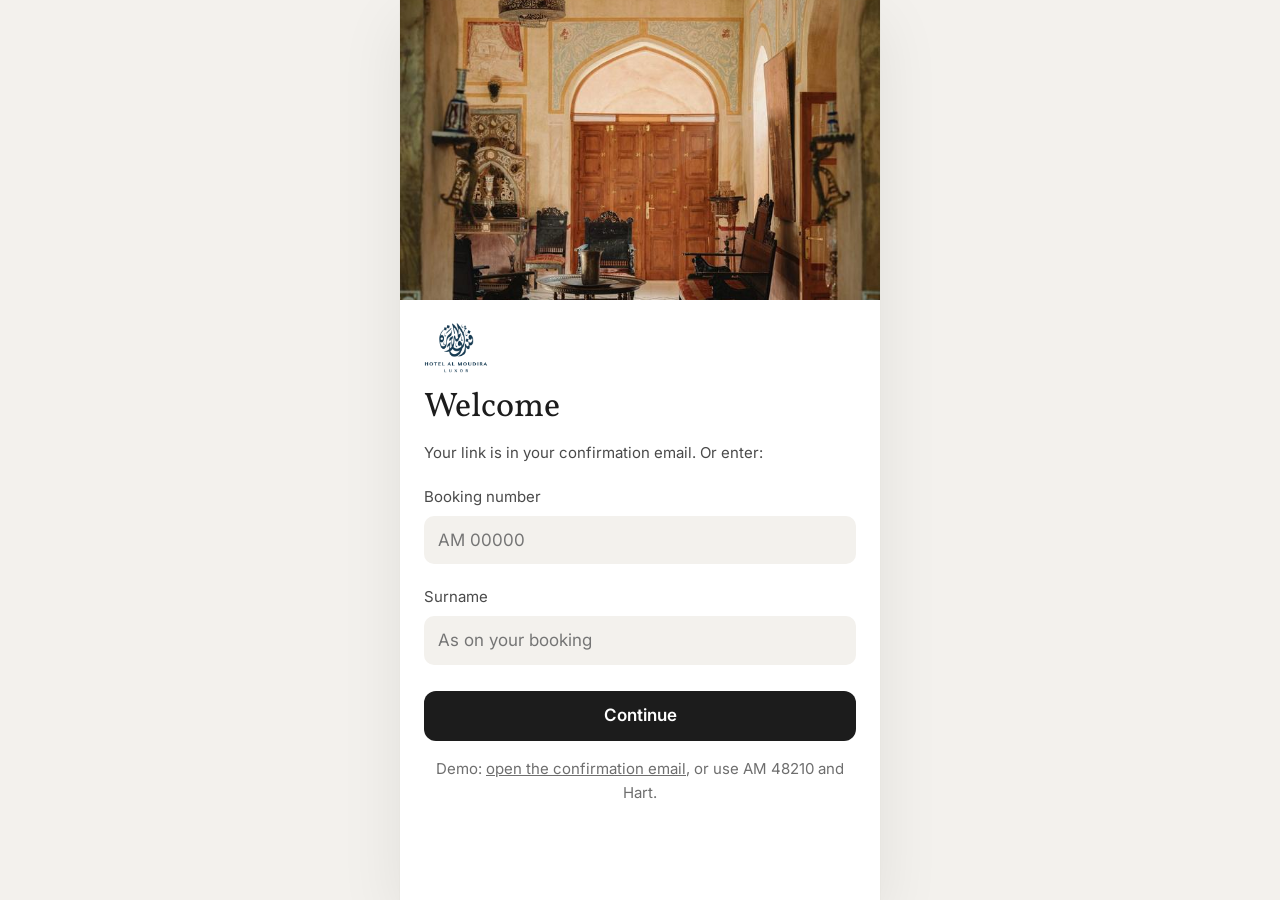
==== docs/index.html @ 53e7fac6 "Serve the site from /docs for GitHub Pages Co-Authored-By: Claude Opus 5.5 <noreply@anthropic.com> C" ====
<!doctype html>
<html lang="en">
<head>
<meta charset="utf-8">
<meta name="viewport" content="width=device-width, initial-scale=1, viewport-fit=cover">
<title>Al Moudira</title>
<meta name="description" content="Your stay at Al Moudira, Luxor: your day, everything the house offers, and a person to ask.">
<meta name="theme-color" content="#ffffff">
<meta name="robots" content="noindex">
<meta name="apple-mobile-web-app-capable" content="yes">
<meta name="mobile-web-app-capable" content="yes">
<meta name="apple-mobile-web-app-title" content="Al Moudira">
<meta name="apple-mobile-web-app-status-bar-style" content="default">
<link rel="manifest" href="manifest.webmanifest">
<link rel="icon" href="icons/icon-192.png">
<link rel="apple-touch-icon" href="icons/apple-touch-icon.png">
<link rel="preconnect" href="https://fonts.googleapis.com">
<link rel="preconnect" href="https://fonts.gstatic.com" crossorigin>
<link href="https://fonts.googleapis.com/css2?family=Vollkorn:ital@0;1&family=Inter:wght@400;500;600&display=swap" rel="stylesheet">
<link rel="stylesheet" href="styles.css">
</head>
<body>
<main id="app" aria-live="off"><div class="splash"><img src="img/logo.png" alt="Hotel Al Moudira, Luxor" style="width:150px"></div></main>
<noscript><p style="padding:24px">Please turn on JavaScript, or dial 0 from your room.</p></noscript>
<script src="config.js"></script>
<script src="content.js"></script>
<script src="api.js"></script>
<script src="app.js"></script>
</body>
</html>
---- docs/styles.css ----
/* Al Moudira guest web app. Design: Matilda Fender. */
:root {
  --bg: #ffffff;
  --ink: #1c1c1c;
  --body: #4a4a4a;
  --muted: #6e6e6e;
  --faint: #8e8e8e;
  --line: #e6e3de;
  --surface: #f3f1ed;
  --sand: #f6f1e8;
  --on-ink: #ffffff;
  --ok: #2f6b4f;
  --serif: Vollkorn, Georgia, "Times New Roman", serif;
  --sans: -apple-system, BlinkMacSystemFont, "SF Pro Text", Inter, "Helvetica Neue", Arial, sans-serif;
  --tabbar: 64px;
  --safe-b: env(safe-area-inset-bottom, 0px);
  --safe-t: env(safe-area-inset-top, 0px);
  color-scheme: light;
}
@media (prefers-color-scheme: dark) {
  :root:not([data-theme="light"]) {
    --bg: #141413; --ink: #f1efea; --body: #cfcbc3; --muted: #a8a39a; --faint: #8d887f;
    --line: #2e2c29; --surface: #22211f; --sand: #26241f; --on-ink: #141413; --ok: #7fc3a0;
    color-scheme: dark;
  }
}
:root[data-theme="dark"] {
  --bg: #141413; --ink: #f1efea; --body: #cfcbc3; --muted: #a8a39a; --faint: #8d887f;
  --line: #2e2c29; --surface: #22211f; --sand: #26241f; --on-ink: #141413; --ok: #7fc3a0;
  color-scheme: dark;
}

* { box-sizing: border-box; }
html, body { margin: 0; background: var(--bg); color: var(--ink); }
body { font-family: var(--sans); font-size: 17px; line-height: 1.45; -webkit-font-smoothing: antialiased; -webkit-tap-highlight-color: transparent; }
a { color: inherit; text-decoration: none; }
button { font: inherit; color: inherit; background: none; border: 0; padding: 0; cursor: pointer; text-align: left; }
input, textarea { font: inherit; color: var(--ink); }
img { display: block; max-width: 100%; }
:focus-visible { outline: 2px solid var(--ink); outline-offset: 2px; border-radius: 6px; }
.sr { position: absolute; width: 1px; height: 1px; overflow: hidden; clip: rect(0 0 0 0); white-space: nowrap; }

/* The app column: phone width, centred on larger screens */
#app { max-width: 480px; margin: 0 auto; min-height: 100vh; min-height: 100dvh; position: relative; background: var(--bg); }
@media (min-width: 560px) { body { background: var(--surface); } #app { box-shadow: 0 0 0 0.5px var(--line), 0 20px 60px rgba(0,0,0,0.08); } }
.screen { padding: calc(18px + var(--safe-t)) 24px calc(var(--tabbar) + var(--safe-b) + 40px); }
.screen.no-tabs { padding-bottom: calc(40px + var(--safe-b)); }

/* Type */
.kicker { font-size: 13px; font-weight: 600; letter-spacing: 0.6px; text-transform: uppercase; color: var(--muted); }
h1, .h1 { margin: 8px 0 0; font-family: var(--serif); font-size: 34px; line-height: 1.22; font-weight: 400; }
h2.section { margin: 40px 0 0; padding-bottom: 12px; border-bottom: 0.5px solid var(--line); font: 600 13px/1.3 var(--sans); letter-spacing: 0.6px; text-transform: uppercase; color: var(--muted); }
.serif { font-family: var(--serif); }
.lede { margin-top: 12px; font-size: 15px; line-height: 1.55; color: var(--body); }
.small { font-size: 15px; line-height: 1.55; color: var(--muted); }
.note { margin: 16px 0 0; font-size: 15px; line-height: 1.6; color: var(--muted); }
.sun { margin-top: 14px; display: flex; gap: 18px; font-size: 15px; color: var(--body); font-variant-numeric: tabular-nums; }

/* Rows */
.row { min-height: 52px; display: flex; align-items: center; gap: 12px; padding: 15px 0; border-bottom: 0.5px solid var(--line); width: 100%; }
.row .grow { flex: 1; min-width: 0; }
.row .val { color: var(--muted); text-align: right; flex-shrink: 0; font-variant-numeric: tabular-nums; }
.row .sub { display: block; font-size: 15px; color: var(--muted); margin-top: 3px; line-height: 1.4; }
.chev { flex-shrink: 0; width: 8px; height: 13px; }
.item { display: flex; gap: 16px; padding: 16px 0; border-bottom: 0.5px solid var(--line); }
.item .t { width: 46px; flex-shrink: 0; font-size: 17px; color: var(--muted); font-variant-numeric: tabular-nums; }
.item .n { display: block; font-family: var(--serif); font-size: 19px; line-height: 1.3; }
.item .s { display: block; font-size: 15px; line-height: 1.45; color: var(--muted); margin-top: 5px; }
.status { display: inline-flex; align-items: center; gap: 6px; font-size: 13px; font-weight: 600; color: var(--muted); }
.status.confirmed { color: var(--ok); }
.dot { width: 7px; height: 7px; border-radius: 50%; background: currentColor; }

/* Cards and buttons */
.card { display: block; margin-top: 28px; border-radius: 12px; overflow: hidden; background: var(--surface); width: 100%; }
.card img { width: 100%; height: 170px; object-fit: cover; }
.card .in { padding: 18px 18px 20px; }
.card .title { margin-top: 8px; font-family: var(--serif); font-size: 21px; line-height: 1.3; }
.card .line { margin-top: 6px; font-size: 15px; line-height: 1.5; color: var(--body); }
.btn { height: 50px; border-radius: 12px; background: var(--ink); color: var(--on-ink); font-size: 17px; font-weight: 600; display: flex; align-items: center; justify-content: center; width: 100%; }
.btn[disabled] { opacity: 0.4; cursor: default; }
.btn.soft { background: var(--surface); color: var(--ink); }
.pill { flex-shrink: 0; height: 44px; padding: 0 22px; border-radius: 22px; background: var(--ink); color: var(--on-ink); display: inline-flex; align-items: center; font-size: 15px; font-weight: 600; }
.pill.soft { background: var(--surface); color: var(--ink); }
.chips { display: flex; gap: 8px; overflow-x: auto; scrollbar-width: none; margin: 22px -24px 0; padding: 0 24px 2px; }
.chips::-webkit-scrollbar { display: none; }
.chip { flex-shrink: 0; height: 36px; padding: 0 16px; border-radius: 18px; display: inline-flex; align-items: center; font-size: 15px; font-weight: 500; background: var(--surface); color: var(--ink); white-space: nowrap; }
.chip[aria-pressed="true"], .chip[aria-current="page"] { background: var(--ink); color: var(--on-ink); }

/* Discover */
.offer { padding: 26px 0 30px; border-bottom: 0.5px solid var(--line); }
.offer img, .offer .ph { width: 100%; height: 200px; object-fit: cover; border-radius: 10px; }
.ph { background: var(--sand); color: var(--muted); display: flex; align-items: center; justify-content: center; font-size: 14px; }
.offer .name { margin-top: 20px; font-family: var(--serif); font-size: 22px; line-height: 1.28; }
.offer .text { margin-top: 8px; font-size: 15px; line-height: 1.55; color: var(--body); }
.offer .foot { margin-top: 18px; display: flex; align-items: center; justify-content: space-between; gap: 12px; }
.offer .foot .l { font-size: 15px; line-height: 1.5; color: var(--muted); }
.offer .foot .l b { display: block; color: var(--ink); font-weight: 500; margin-bottom: 2px; }

/* Forms */
label.f { display: block; margin-top: 22px; font-size: 15px; color: var(--body); }
.input { display: block; width: 100%; margin-top: 8px; min-height: 48px; padding: 12px 14px; border: 0; border-radius: 10px; background: var(--surface); font-size: 17px; }
textarea.input { min-height: 84px; resize: vertical; }
.radio { display: flex; align-items: center; gap: 14px; min-height: 52px; border-bottom: 0.5px solid var(--line); width: 100%; }
.radio .o { width: 22px; height: 22px; border-radius: 50%; border: 1.5px solid var(--faint); flex-shrink: 0; display: grid; place-items: center; }
.radio[aria-checked="true"] .o { border-color: var(--ink); }
.radio[aria-checked="true"] .o::after { content: ""; width: 10px; height: 10px; border-radius: 50%; background: var(--ink); }
.err { margin-top: 14px; color: #b3261e; font-size: 15px; }

/* Tiles (housekeeping) */
.tiles { display: grid; grid-template-columns: repeat(2, minmax(0, 1fr)); gap: 10px; margin-top: 14px; }
.tile { min-height: 84px; border-radius: 12px; background: var(--surface); padding: 14px; display: flex; flex-direction: column; justify-content: flex-end; }
.tile b { font-weight: 500; font-size: 16px; line-height: 1.3; }
.tile span { font-size: 13px; color: var(--muted); margin-top: 2px; }
.tile.done { background: var(--ink); color: var(--on-ink); }
.tile.done span { color: inherit; opacity: 0.8; }

/* Segmented control */
.seg { display: grid; grid-template-columns: 1fr 1fr; background: var(--surface); border-radius: 10px; padding: 3px; margin-top: 20px; }
.seg a { height: 34px; display: flex; align-items: center; justify-content: center; border-radius: 8px; font-size: 15px; font-weight: 500; }
.seg a[aria-current="page"] { background: var(--bg); box-shadow: 0 1px 3px rgba(0,0,0,0.12); }

/* Menu */
.menu-row { display: flex; align-items: center; gap: 12px; min-height: 56px; border-bottom: 0.5px solid var(--line); }
.menu-row .grow { flex: 1; }
.menu-row .p { color: var(--muted); font-variant-numeric: tabular-nums; }
.qty { display: flex; align-items: center; gap: 10px; }
.round { width: 32px; height: 32px; border-radius: 50%; background: var(--surface); display: grid; place-items: center; font-size: 18px; line-height: 1; }
.round.on { background: var(--ink); color: var(--on-ink); font-size: 15px; font-weight: 600; }
.orderbar { position: sticky; bottom: calc(var(--tabbar) + var(--safe-b) + 12px); margin-top: 20px; }
.orderbar .btn { justify-content: space-between; padding: 0 20px; }

/* Ask */
.thread { display: flex; flex-direction: column; gap: 10px; margin-top: 20px; }
.when { text-align: center; font-size: 13px; color: var(--muted); margin: 6px 0; }
.bubble { max-width: 80%; padding: 10px 14px; border-radius: 18px; font-size: 16px; line-height: 1.4; white-space: pre-wrap; overflow-wrap: anywhere; }
.bubble.me { align-self: flex-end; background: var(--ink); color: var(--on-ink); border-bottom-right-radius: 6px; }
.bubble.them { align-self: flex-start; background: var(--surface); border-bottom-left-radius: 6px; }
.bubble .who { display: block; font-size: 12px; color: var(--muted); margin-bottom: 3px; }
.composer { position: sticky; bottom: calc(var(--tabbar) + var(--safe-b)); background: var(--bg); padding: 12px 0; margin-top: 16px; }
.composer form { display: flex; gap: 8px; margin-top: 10px; }
.composer .input { margin: 0; border-radius: 22px; min-height: 44px; padding: 10px 16px; }
.send { width: 44px; height: 44px; border-radius: 50%; background: var(--ink); color: var(--on-ink); display: grid; place-items: center; flex-shrink: 0; }

/* Tab bar */
.tabbar { position: fixed; bottom: 0; left: 50%; transform: translateX(-50%); width: 100%; max-width: 480px; height: calc(var(--tabbar) + var(--safe-b)); padding: 7px 0 var(--safe-b); border-top: 0.5px solid var(--line); background: color-mix(in srgb, var(--bg) 94%, transparent); backdrop-filter: saturate(180%) blur(20px); -webkit-backdrop-filter: saturate(180%) blur(20px); display: grid; grid-template-columns: repeat(5, minmax(0, 1fr)); z-index: 20; }
.tabbar a { display: flex; flex-direction: column; align-items: center; gap: 3px; color: var(--faint); font-size: 11px; font-weight: 500; }
.tabbar a[aria-current="page"] { color: var(--ink); font-weight: 600; }
.tabbar svg { width: 25px; height: 25px; }

/* Sheet */
.scrim { position: fixed; inset: 0; background: rgba(0,0,0,0.35); z-index: 40; opacity: 0; transition: opacity .2s; }
.scrim.on { opacity: 1; }
.sheet { position: fixed; left: 50%; bottom: 0; transform: translate(-50%, 100%); width: 100%; max-width: 480px; max-height: 92vh; overflow-y: auto; background: var(--bg); border-radius: 16px 16px 0 0; z-index: 41; padding: 10px 24px calc(24px + var(--safe-b)); transition: transform .28s cubic-bezier(.2,.8,.2,1); }
.sheet.on { transform: translate(-50%, 0); }
.grabber { width: 36px; height: 5px; border-radius: 3px; background: var(--line); margin: 0 auto 14px; }
.sheet h2 { margin: 0; font-family: var(--serif); font-size: 26px; font-weight: 400; line-height: 1.25; }
.sheet .lbl { margin-top: 22px; font-size: 15px; color: var(--body); }
.stepper { display: flex; align-items: center; justify-content: space-between; min-height: 52px; border-bottom: 0.5px solid var(--line); }
.total { display: flex; justify-content: space-between; gap: 12px; padding: 16px 0 6px; font-weight: 600; }
.close { position: absolute; top: 14px; right: 16px; width: 32px; height: 32px; border-radius: 50%; background: var(--surface); display: grid; place-items: center; }

/* Received */
.done-mark { width: 52px; height: 52px; border-radius: 50%; background: var(--surface); display: grid; place-items: center; margin: 30px auto 0; }
.progress { display: grid; grid-template-columns: auto 1fr auto 1fr auto; align-items: center; gap: 8px; margin-top: 26px; font-size: 13px; color: var(--muted); }
.progress .bar { height: 1px; background: var(--line); }
.progress .on { color: var(--ink); font-weight: 600; }

/* Splash, sign in */
.splash { min-height: 100vh; min-height: 100dvh; display: flex; flex-direction: column; align-items: center; justify-content: center; text-align: center; padding: 24px; }
.splash img.logo { width: 150px; }
.hero { width: 100%; height: 300px; object-fit: cover; }
.photos { display: grid; grid-template-columns: repeat(2, minmax(0, 1fr)); gap: 8px; margin-top: 20px; }
.photos img { width: 100%; aspect-ratio: 3 / 4; object-fit: cover; border-radius: 8px; }
.photos img.wide { grid-column: span 2; aspect-ratio: 4 / 3; }
.map { margin-top: 18px; border-radius: 12px; background: var(--sand); }

/* Demo bar */
.demo { position: fixed; top: calc(8px + var(--safe-t)); right: max(12px, calc(50% - 228px)); z-index: 30; height: 28px; padding: 0 12px; border-radius: 14px; background: var(--ink); color: var(--on-ink); font-size: 12px; font-weight: 600; letter-spacing: .3px; opacity: .85; }
.toast { position: fixed; left: 50%; bottom: calc(var(--tabbar) + var(--safe-b) + 16px); transform: translateX(-50%); background: var(--ink); color: var(--on-ink); padding: 12px 18px; border-radius: 12px; font-size: 15px; z-index: 50; max-width: 90%; box-shadow: 0 6px 24px rgba(0,0,0,.2); }
@media (prefers-reduced-motion: reduce) { .sheet, .scrim { transition: none; } }
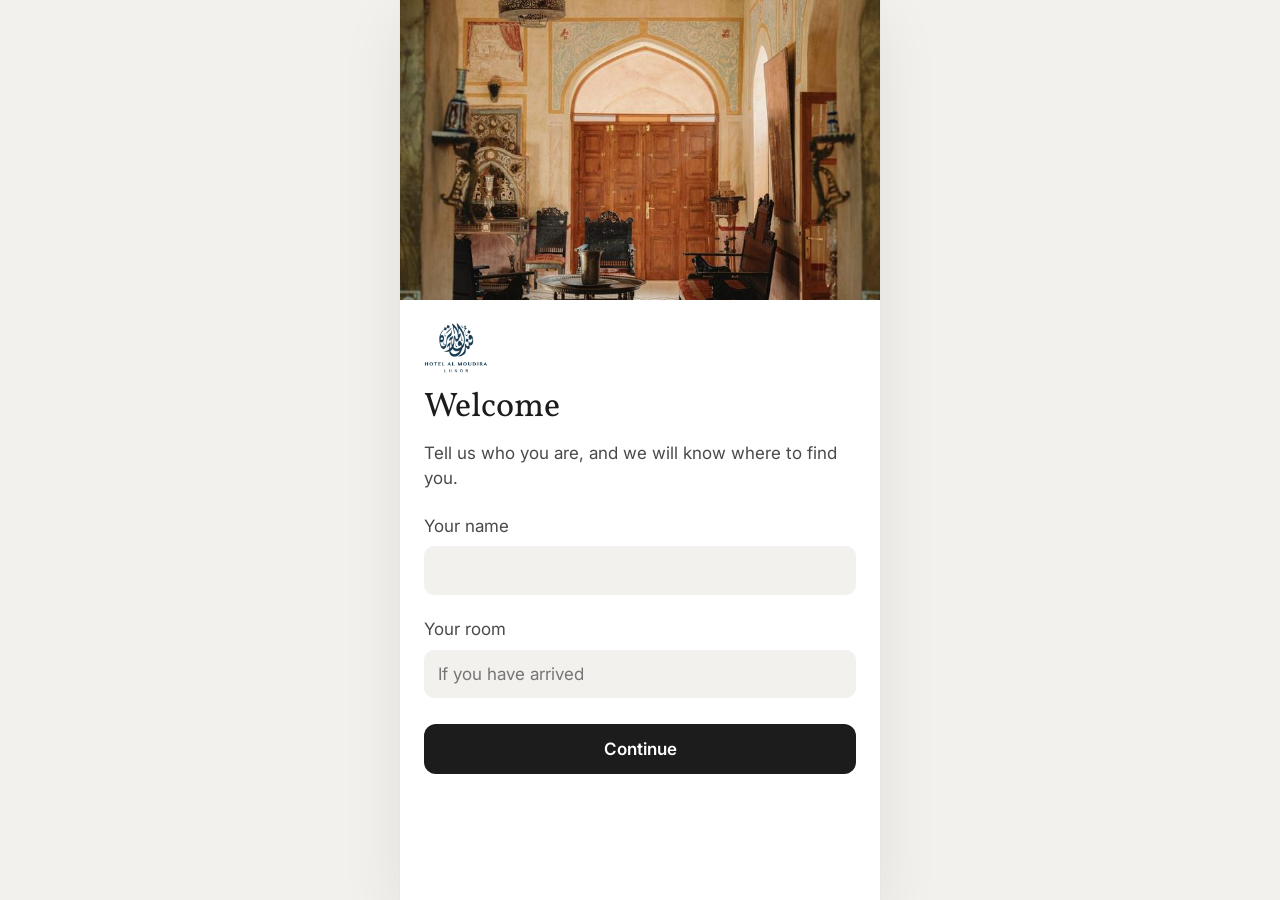
==== commit 6a38cfc8: "Add House Book assistant to Ask (runs on the phone, hands off to WhatsApp) Co-Authored-By: Claude Op" ====
--- a/docs/index.html
+++ b/docs/index.html
@@ -6,6 +6,7 @@
 <title>Al Moudira</title>
 <meta name="description" content="Your stay at Al Moudira, Luxor: your day, everything the house offers, and a person to ask.">
 <meta name="theme-color" content="#ffffff">
+<meta name="color-scheme" content="light only">
 <meta name="robots" content="noindex">
 <meta name="apple-mobile-web-app-capable" content="yes">
 <meta name="mobile-web-app-capable" content="yes">
@@ -25,6 +26,7 @@
 <script src="config.js"></script>
 <script src="content.js"></script>
 <script src="api.js"></script>
+<script src="bot.js"></script>
 <script src="app.js"></script>
 </body>
 </html>
--- a/docs/styles.css
+++ b/docs/styles.css
@@ -1,4 +1,4 @@
-/* Al Moudira guest web app. Design: Matilda Fender. */
+/* Al Moudira guest app, design by Matilda Fender */
 :root {
   --bg: #ffffff;
   --ink: #1c1c1c;
@@ -8,6 +8,8 @@
   --line: #e6e3de;
   --surface: #f3f1ed;
   --sand: #f6f1e8;
+  --nile: #163A51;
+  --linen: #F2EBE4;
   --on-ink: #ffffff;
   --ok: #2f6b4f;
   --serif: Vollkorn, Georgia, "Times New Roman", serif;
@@ -17,18 +19,6 @@
   --safe-t: env(safe-area-inset-top, 0px);
   color-scheme: light;
 }
-@media (prefers-color-scheme: dark) {
-  :root:not([data-theme="light"]) {
-    --bg: #141413; --ink: #f1efea; --body: #cfcbc3; --muted: #a8a39a; --faint: #8d887f;
-    --line: #2e2c29; --surface: #22211f; --sand: #26241f; --on-ink: #141413; --ok: #7fc3a0;
-    color-scheme: dark;
-  }
-}
-:root[data-theme="dark"] {
-  --bg: #141413; --ink: #f1efea; --body: #cfcbc3; --muted: #a8a39a; --faint: #8d887f;
-  --line: #2e2c29; --surface: #22211f; --sand: #26241f; --on-ink: #141413; --ok: #7fc3a0;
-  color-scheme: dark;
-}
 
 * { box-sizing: border-box; }
 html, body { margin: 0; background: var(--bg); color: var(--ink); }
@@ -40,53 +30,57 @@
 :focus-visible { outline: 2px solid var(--ink); outline-offset: 2px; border-radius: 6px; }
 .sr { position: absolute; width: 1px; height: 1px; overflow: hidden; clip: rect(0 0 0 0); white-space: nowrap; }
 
-/* The app column: phone width, centred on larger screens */
+/* layout */
 #app { max-width: 480px; margin: 0 auto; min-height: 100vh; min-height: 100dvh; position: relative; background: var(--bg); }
 @media (min-width: 560px) { body { background: var(--surface); } #app { box-shadow: 0 0 0 0.5px var(--line), 0 20px 60px rgba(0,0,0,0.08); } }
 .screen { padding: calc(18px + var(--safe-t)) 24px calc(var(--tabbar) + var(--safe-b) + 40px); }
 .screen.no-tabs { padding-bottom: calc(40px + var(--safe-b)); }
 
-/* Type */
-.kicker { font-size: 13px; font-weight: 600; letter-spacing: 0.6px; text-transform: uppercase; color: var(--muted); }
+/* type */
+.kicker { font-size: 14px; font-weight: 600; letter-spacing: 0.6px; text-transform: uppercase; color: var(--muted); }
 h1, .h1 { margin: 8px 0 0; font-family: var(--serif); font-size: 34px; line-height: 1.22; font-weight: 400; }
-h2.section { margin: 40px 0 0; padding-bottom: 12px; border-bottom: 0.5px solid var(--line); font: 600 13px/1.3 var(--sans); letter-spacing: 0.6px; text-transform: uppercase; color: var(--muted); }
+h2.section { margin: 40px 0 0; padding-bottom: 12px; border-bottom: 0.5px solid var(--line); font: 600 14px/1.3 var(--sans); letter-spacing: 0.6px; text-transform: uppercase; color: var(--muted); }
 .serif { font-family: var(--serif); }
-.lede { margin-top: 12px; font-size: 15px; line-height: 1.55; color: var(--body); }
-.small { font-size: 15px; line-height: 1.55; color: var(--muted); }
-.note { margin: 16px 0 0; font-size: 15px; line-height: 1.6; color: var(--muted); }
-.sun { margin-top: 14px; display: flex; gap: 18px; font-size: 15px; color: var(--body); font-variant-numeric: tabular-nums; }
-
-/* Rows */
+.lede { margin-top: 12px; font-size: 17px; line-height: 1.5; color: var(--body); }
+.small { font-size: 17px; line-height: 1.5; color: var(--muted); }
+.note { margin: 16px 0 0; font-size: 17px; line-height: 1.5; color: var(--muted); }
+.sun { margin-top: 14px; display: flex; flex-wrap: wrap; gap: 6px 18px; font-size: 17px; color: var(--body); font-variant-numeric: tabular-nums; }
+
+/* rows */
 .row { min-height: 52px; display: flex; align-items: center; gap: 12px; padding: 15px 0; border-bottom: 0.5px solid var(--line); width: 100%; }
 .row .grow { flex: 1; min-width: 0; }
 .row .val { color: var(--muted); text-align: right; flex-shrink: 0; font-variant-numeric: tabular-nums; }
-.row .sub { display: block; font-size: 15px; color: var(--muted); margin-top: 3px; line-height: 1.4; }
+.row .sub { display: block; font-size: 17px; color: var(--muted); margin-top: 3px; line-height: 1.4; }
 .chev { flex-shrink: 0; width: 8px; height: 13px; }
 .item { display: flex; gap: 16px; padding: 16px 0; border-bottom: 0.5px solid var(--line); }
 .item .t { width: 46px; flex-shrink: 0; font-size: 17px; color: var(--muted); font-variant-numeric: tabular-nums; }
 .item .n { display: block; font-family: var(--serif); font-size: 19px; line-height: 1.3; }
-.item .s { display: block; font-size: 15px; line-height: 1.45; color: var(--muted); margin-top: 5px; }
-.status { display: inline-flex; align-items: center; gap: 6px; font-size: 13px; font-weight: 600; color: var(--muted); }
+.item .s { display: block; font-size: 17px; line-height: 1.45; color: var(--muted); margin-top: 5px; }
+.status { display: inline-flex; align-items: center; gap: 6px; font-size: 15px; font-weight: 600; color: var(--muted); }
 .status.confirmed { color: var(--ok); }
 .dot { width: 7px; height: 7px; border-radius: 50%; background: currentColor; }
 
-/* Cards and buttons */
+/* cards, buttons */
 .card { display: block; margin-top: 28px; border-radius: 12px; overflow: hidden; background: var(--surface); width: 100%; }
 .card img { width: 100%; height: 170px; object-fit: cover; }
 .card .in { padding: 18px 18px 20px; }
 .card .title { margin-top: 8px; font-family: var(--serif); font-size: 21px; line-height: 1.3; }
-.card .line { margin-top: 6px; font-size: 15px; line-height: 1.5; color: var(--body); }
+.card .line { margin-top: 6px; font-size: 17px; line-height: 1.5; color: var(--body); }
 .btn { height: 50px; border-radius: 12px; background: var(--ink); color: var(--on-ink); font-size: 17px; font-weight: 600; display: flex; align-items: center; justify-content: center; width: 100%; }
 .btn[disabled] { opacity: 0.4; cursor: default; }
 .btn.soft { background: var(--surface); color: var(--ink); }
-.pill { flex-shrink: 0; height: 44px; padding: 0 22px; border-radius: 22px; background: var(--ink); color: var(--on-ink); display: inline-flex; align-items: center; font-size: 15px; font-weight: 600; }
+.pill { flex-shrink: 0; min-height: 44px; padding: 0 20px; border-radius: 22px; background: var(--ink); color: var(--on-ink); display: inline-flex; align-items: center; font-size: 17px; font-weight: 600; }
 .pill.soft { background: var(--surface); color: var(--ink); }
 .chips { display: flex; gap: 8px; overflow-x: auto; scrollbar-width: none; margin: 22px -24px 0; padding: 0 24px 2px; }
 .chips::-webkit-scrollbar { display: none; }
-.chip { flex-shrink: 0; height: 36px; padding: 0 16px; border-radius: 18px; display: inline-flex; align-items: center; font-size: 15px; font-weight: 500; background: var(--surface); color: var(--ink); white-space: nowrap; }
+.chips::after { content: ""; flex: 0 0 16px; }
+.item.past { opacity: .45; }
+.chips.wrap { flex-wrap: wrap; overflow: visible; margin: 10px 0 0; padding: 0; }
+.chips.wrap::after { display: none; }
+.chip { flex-shrink: 0; min-height: 44px; padding: 0 18px; border-radius: 22px; display: inline-flex; align-items: center; font-size: 17px; font-weight: 500; background: var(--surface); color: var(--ink); white-space: nowrap; }
 .chip[aria-pressed="true"], .chip[aria-current="page"] { background: var(--ink); color: var(--on-ink); }
 
-/* Discover */
+/* discover */
 .offer { padding: 26px 0 30px; border-bottom: 0.5px solid var(--line); }
 .offer img, .offer .ph { width: 100%; height: 200px; object-fit: cover; border-radius: 10px; }
 .ph { background: var(--sand); color: var(--muted); display: flex; align-items: center; justify-content: center; font-size: 14px; }
@@ -96,76 +90,87 @@
 .offer .foot .l { font-size: 15px; line-height: 1.5; color: var(--muted); }
 .offer .foot .l b { display: block; color: var(--ink); font-weight: 500; margin-bottom: 2px; }
 
-/* Forms */
-label.f { display: block; margin-top: 22px; font-size: 15px; color: var(--body); }
+/* forms */
+label.f { display: block; margin-top: 22px; font-size: 17px; color: var(--body); }
 .input { display: block; width: 100%; margin-top: 8px; min-height: 48px; padding: 12px 14px; border: 0; border-radius: 10px; background: var(--surface); font-size: 17px; }
-textarea.input { min-height: 84px; resize: vertical; }
+textarea.input { min-height: 84px; resize: none; }
 .radio { display: flex; align-items: center; gap: 14px; min-height: 52px; border-bottom: 0.5px solid var(--line); width: 100%; }
 .radio .o { width: 22px; height: 22px; border-radius: 50%; border: 1.5px solid var(--faint); flex-shrink: 0; display: grid; place-items: center; }
 .radio[aria-checked="true"] .o { border-color: var(--ink); }
 .radio[aria-checked="true"] .o::after { content: ""; width: 10px; height: 10px; border-radius: 50%; background: var(--ink); }
 .err { margin-top: 14px; color: #b3261e; font-size: 15px; }
 
-/* Tiles (housekeeping) */
+/* tiles */
 .tiles { display: grid; grid-template-columns: repeat(2, minmax(0, 1fr)); gap: 10px; margin-top: 14px; }
-.tile { min-height: 84px; border-radius: 12px; background: var(--surface); padding: 14px; display: flex; flex-direction: column; justify-content: flex-end; }
+.tile { min-height: 84px; border-radius: 12px; background: var(--surface); padding: 14px; display: flex; flex-direction: column; justify-content: flex-start; }
 .tile b { font-weight: 500; font-size: 16px; line-height: 1.3; }
-.tile span { font-size: 13px; color: var(--muted); margin-top: 2px; }
+.tile span { font-size: 15px; color: var(--muted); margin-top: 2px; }
 .tile.done { background: var(--ink); color: var(--on-ink); }
 .tile.done span { color: inherit; opacity: 0.8; }
 
-/* Segmented control */
+/* segmented */
 .seg { display: grid; grid-template-columns: 1fr 1fr; background: var(--surface); border-radius: 10px; padding: 3px; margin-top: 20px; }
-.seg a { height: 34px; display: flex; align-items: center; justify-content: center; border-radius: 8px; font-size: 15px; font-weight: 500; }
+.seg a { min-height: 44px; display: flex; align-items: center; justify-content: center; border-radius: 8px; font-size: 15px; font-weight: 500; }
 .seg a[aria-current="page"] { background: var(--bg); box-shadow: 0 1px 3px rgba(0,0,0,0.12); }
 
-/* Menu */
+/* menu */
 .menu-row { display: flex; align-items: center; gap: 12px; min-height: 56px; border-bottom: 0.5px solid var(--line); }
 .menu-row .grow { flex: 1; }
 .menu-row .p { color: var(--muted); font-variant-numeric: tabular-nums; }
 .qty { display: flex; align-items: center; gap: 10px; }
-.round { width: 32px; height: 32px; border-radius: 50%; background: var(--surface); display: grid; place-items: center; font-size: 18px; line-height: 1; }
+.round { width: 44px; height: 44px; border-radius: 50%; background: var(--surface); display: grid; place-items: center; font-size: 18px; line-height: 1; }
 .round.on { background: var(--ink); color: var(--on-ink); font-size: 15px; font-weight: 600; }
 .orderbar { position: sticky; bottom: calc(var(--tabbar) + var(--safe-b) + 12px); margin-top: 20px; }
 .orderbar .btn { justify-content: space-between; padding: 0 20px; }
 
-/* Ask */
+/* ask */
 .thread { display: flex; flex-direction: column; gap: 10px; margin-top: 20px; }
-.when { text-align: center; font-size: 13px; color: var(--muted); margin: 6px 0; }
-.bubble { max-width: 80%; padding: 10px 14px; border-radius: 18px; font-size: 16px; line-height: 1.4; white-space: pre-wrap; overflow-wrap: anywhere; }
+.when { text-align: center; font-size: 15px; color: var(--muted); margin: 6px 0; }
+.bubble { max-width: 80%; padding: 10px 14px; border-radius: 18px; font-size: 17px; line-height: 1.4; white-space: pre-wrap; overflow-wrap: anywhere; }
 .bubble.me { align-self: flex-end; background: var(--ink); color: var(--on-ink); border-bottom-right-radius: 6px; }
 .bubble.them { align-self: flex-start; background: var(--surface); border-bottom-left-radius: 6px; }
-.bubble .who { display: block; font-size: 12px; color: var(--muted); margin-bottom: 3px; }
+.bubble .who { display: block; font-size: 14px; color: var(--muted); margin-bottom: 3px; }
+.bubble.bot { max-width: 88%; }
+.bactions { display: flex; flex-wrap: wrap; gap: 8px; margin-top: 12px; white-space: normal; }
+.bactions .pill { background: var(--bg); color: var(--ink); font-size: 16px; padding: 8px 16px; flex-shrink: 1; max-width: 100%; white-space: normal; line-height: 1.25; }
+.bactions .pill.go { background: var(--ink); color: var(--on-ink); }
+.typing { display: flex; gap: 5px; padding: 16px 16px; }
+.typing span { width: 7px; height: 7px; border-radius: 50%; background: var(--muted); opacity: .4; animation: dot 1s infinite; }
+.typing span:nth-child(2) { animation-delay: .15s; } .typing span:nth-child(3) { animation-delay: .3s; }
+@keyframes dot { 50% { opacity: 1; } }
+@media (prefers-reduced-motion: reduce) { .typing span { animation: none; } }
+.front-link { display: block; margin: 12px auto 0; min-height: 44px; font-size: 16px; color: var(--ink); text-decoration: underline; text-underline-offset: 3px; }
 .composer { position: sticky; bottom: calc(var(--tabbar) + var(--safe-b)); background: var(--bg); padding: 12px 0; margin-top: 16px; }
 .composer form { display: flex; gap: 8px; margin-top: 10px; }
 .composer .input { margin: 0; border-radius: 22px; min-height: 44px; padding: 10px 16px; }
 .send { width: 44px; height: 44px; border-radius: 50%; background: var(--ink); color: var(--on-ink); display: grid; place-items: center; flex-shrink: 0; }
 
-/* Tab bar */
-.tabbar { position: fixed; bottom: 0; left: 50%; transform: translateX(-50%); width: 100%; max-width: 480px; height: calc(var(--tabbar) + var(--safe-b)); padding: 7px 0 var(--safe-b); border-top: 0.5px solid var(--line); background: color-mix(in srgb, var(--bg) 94%, transparent); backdrop-filter: saturate(180%) blur(20px); -webkit-backdrop-filter: saturate(180%) blur(20px); display: grid; grid-template-columns: repeat(5, minmax(0, 1fr)); z-index: 20; }
-.tabbar a { display: flex; flex-direction: column; align-items: center; gap: 3px; color: var(--faint); font-size: 11px; font-weight: 500; }
-.tabbar a[aria-current="page"] { color: var(--ink); font-weight: 600; }
+/* tab bar */
+.tabbar { position: fixed; bottom: 0; left: 50%; transform: translateX(-50%); width: 100%; max-width: 480px; height: calc(var(--tabbar) + var(--safe-b)); padding: 7px 0 var(--safe-b); border-top: 0.5px solid var(--line); background: #ffffff; box-shadow: 0 -6px 18px rgba(255,255,255,0.9); backdrop-filter: blur(12px); -webkit-backdrop-filter: blur(12px); display: grid; grid-template-columns: repeat(5, minmax(0, 1fr)); z-index: 20; }
+.tabbar a { display: flex; flex-direction: column; align-items: center; gap: 3px; color: var(--muted); font-size: 12px; font-weight: 500; }
+.tabbar a[aria-current="page"] { color: var(--nile); font-weight: 600; }
 .tabbar svg { width: 25px; height: 25px; }
 
-/* Sheet */
+/* sheet */
 .scrim { position: fixed; inset: 0; background: rgba(0,0,0,0.35); z-index: 40; opacity: 0; transition: opacity .2s; }
 .scrim.on { opacity: 1; }
 .sheet { position: fixed; left: 50%; bottom: 0; transform: translate(-50%, 100%); width: 100%; max-width: 480px; max-height: 92vh; overflow-y: auto; background: var(--bg); border-radius: 16px 16px 0 0; z-index: 41; padding: 10px 24px calc(24px + var(--safe-b)); transition: transform .28s cubic-bezier(.2,.8,.2,1); }
 .sheet.on { transform: translate(-50%, 0); }
 .grabber { width: 36px; height: 5px; border-radius: 3px; background: var(--line); margin: 0 auto 14px; }
 .sheet h2 { margin: 0; font-family: var(--serif); font-size: 26px; font-weight: 400; line-height: 1.25; }
-.sheet .lbl { margin-top: 22px; font-size: 15px; color: var(--body); }
+.sheet .lbl { margin-top: 22px; font-size: 17px; color: var(--body); }
 .stepper { display: flex; align-items: center; justify-content: space-between; min-height: 52px; border-bottom: 0.5px solid var(--line); }
 .total { display: flex; justify-content: space-between; gap: 12px; padding: 16px 0 6px; font-weight: 600; }
+.taxnote { margin: 0; text-align: right; font-size: 15px; }
 .close { position: absolute; top: 14px; right: 16px; width: 32px; height: 32px; border-radius: 50%; background: var(--surface); display: grid; place-items: center; }
 
-/* Received */
+/* request sent */
 .done-mark { width: 52px; height: 52px; border-radius: 50%; background: var(--surface); display: grid; place-items: center; margin: 30px auto 0; }
-.progress { display: grid; grid-template-columns: auto 1fr auto 1fr auto; align-items: center; gap: 8px; margin-top: 26px; font-size: 13px; color: var(--muted); }
+.progress { display: grid; grid-template-columns: auto 1fr auto 1fr auto; align-items: center; gap: 8px; margin-top: 26px; font-size: 15px; color: var(--muted); }
 .progress .bar { height: 1px; background: var(--line); }
 .progress .on { color: var(--ink); font-weight: 600; }
 
-/* Splash, sign in */
+/* splash, sign in */
 .splash { min-height: 100vh; min-height: 100dvh; display: flex; flex-direction: column; align-items: center; justify-content: center; text-align: center; padding: 24px; }
 .splash img.logo { width: 150px; }
 .hero { width: 100%; height: 300px; object-fit: cover; }
@@ -174,7 +179,110 @@
 .photos img.wide { grid-column: span 2; aspect-ratio: 4 / 3; }
 .map { margin-top: 18px; border-radius: 12px; background: var(--sand); }
 
-/* Demo bar */
-.demo { position: fixed; top: calc(8px + var(--safe-t)); right: max(12px, calc(50% - 228px)); z-index: 30; height: 28px; padding: 0 12px; border-radius: 14px; background: var(--ink); color: var(--on-ink); font-size: 12px; font-weight: 600; letter-spacing: .3px; opacity: .85; }
 .toast { position: fixed; left: 50%; bottom: calc(var(--tabbar) + var(--safe-b) + 16px); transform: translateX(-50%); background: var(--ink); color: var(--on-ink); padding: 12px 18px; border-radius: 12px; font-size: 15px; z-index: 50; max-width: 90%; box-shadow: 0 6px 24px rgba(0,0,0,.2); }
 @media (prefers-reduced-motion: reduce) { .sheet, .scrim { transition: none; } }
+
+/* image fade-in */
+.iw { display: block; background: var(--sand); overflow: hidden; }
+.iw img { display: block; width: 100%; height: 100%; object-fit: cover; opacity: 0; transition: opacity .45s ease; }
+.iw img.ld { opacity: 1; }
+.iw.hero { height: 300px; }
+.card .iw img { height: 170px; }
+.offer .iw { border-radius: 10px; }
+.offer .iw img { height: 200px; }
+.iw.thumb { width: 56px; height: 56px; border-radius: 8px; flex-shrink: 0; }
+.photos .iw { border-radius: 8px; aspect-ratio: 3 / 4; }
+.photos .iw.wide { grid-column: span 2; aspect-ratio: 4 / 3; }
+.iw.mail { border-radius: 8px; height: 180px; }
+
+/* splash transition */
+@keyframes fadein { from { opacity: 0; } to { opacity: 1; } }
+#app.enter { animation: fadein .5s ease both; }
+
+/* tick animation */
+.tick { stroke-dasharray: 24; stroke-dashoffset: 24; animation: draw .5s .1s ease-out forwards; }
+@keyframes draw { to { stroke-dashoffset: 0; } }
+.after-tick { animation: fadein .35s .55s ease both; }
+
+/* collapsing title */
+.topbar { position: fixed; top: 0; left: 50%; transform: translateX(-50%); width: 100%; max-width: 480px; height: calc(44px + var(--safe-t)); padding-top: var(--safe-t); background: #ffffff; border-bottom: 0.5px solid var(--line); display: flex; align-items: center; justify-content: center; font-size: 17px; font-weight: 600; z-index: 25; opacity: 0; pointer-events: none; transition: opacity .2s ease; }
+.topbar.on { opacity: 1; }
+h1.big { transform-origin: left bottom; transition: opacity .15s linear; }
+
+@media (prefers-reduced-motion: reduce) {
+  .iw img { transition: none; }
+  #app.enter, .after-tick { animation: none; }
+  .tick { animation: none; stroke-dashoffset: 0; }
+  .topbar, h1.big { transition: none; }
+}
+
+/* text buttons */
+.back { display: inline-flex; align-items: center; gap: 6px; min-height: 44px; margin: 2px 0 0 -4px; padding: 0 12px 0 4px; font-size: 17px; font-weight: 500; color: var(--ink); }
+.close-text { min-height: 44px; padding: 0 16px; border-radius: 22px; background: var(--surface); font-size: 16px; font-weight: 500; flex-shrink: 0; display: inline-flex; align-items: center; justify-content: center; }
+.sheet-close { position: absolute; top: 12px; right: 16px; }
+.send-text { min-height: 44px; padding: 0 20px; border-radius: 22px; background: var(--ink); color: var(--on-ink); font-size: 17px; font-weight: 600; flex-shrink: 0; }
+
+/* discover rows */
+.dhead { margin-top: 30px; }
+.subhead { margin: 30px 0 0; font-family: var(--serif); font-size: 24px; font-weight: 400; }
+.orow { display: flex; align-items: center; gap: 14px; min-height: 84px; padding: 10px 0; border-bottom: 0.5px solid var(--line); }
+.orow.text { min-height: 72px; }
+.iw.othumb { width: 62px; height: 62px; border-radius: 10px; flex-shrink: 0; }
+.otext { flex: 1; min-width: 0; display: flex; flex-direction: column; gap: 3px; min-height: 44px; justify-content: center; }
+.oname { font-family: var(--serif); font-size: 19px; line-height: 1.25; }
+.oprice { font-size: 17px; line-height: 1.35; color: var(--muted); }
+
+/* home screen hint */
+.homenote { margin-top: 22px; display: flex; align-items: flex-start; gap: 12px; padding: 14px 14px 14px 16px; border-radius: 12px; background: var(--sand); }
+.homenote div { flex: 1; font-size: 16px; line-height: 1.45; color: var(--body); }
+.homenote b { display: block; color: var(--ink); font-weight: 600; margin-bottom: 4px; }
+
+/* map thumbnail */
+.mapbtn { display: block; position: relative; margin-top: 18px; }
+.mapbtn .map { margin-top: 0; }
+.maptag { position: absolute; right: 12px; bottom: 12px; min-height: 36px; padding: 0 14px; border-radius: 18px; background: rgba(255,255,255,.92); display: inline-flex; align-items: center; font-size: 15px; font-weight: 500; }
+.mapview { margin-top: 18px; overflow: auto; border-radius: 12px; background: var(--sand); -webkit-overflow-scrolling: touch; }
+.mapview svg, .mapview img { display: block; width: 100%; height: auto; }
+.mapview.zoom svg, .mapview.zoom img { width: 220%; }
+
+/* narrow screens / large text */
+.orow { flex-wrap: wrap; }
+.otext { flex: 1 1 150px; }
+.orow .pill { margin-left: auto; }
+.row { flex-wrap: wrap; }
+.row .grow { flex: 1 1 150px; }
+.row .val { flex: 0 1 auto; min-width: 0; overflow-wrap: anywhere; }
+.homenote { flex-wrap: wrap; }
+.homenote div { flex: 1 1 180px; }
+.homenote svg, .homenote span { max-width: 100%; }
+.otext { flex-basis: 110px; }
+@media (max-width: 330px) {
+  .iw.othumb { display: none; }
+  .tabbar a { font-size: 11px; letter-spacing: -0.2px; }
+  .screen { padding-left: 18px; padding-right: 18px; }
+  .chips:not(.wrap) { margin-left: -18px; margin-right: -18px; padding-left: 18px; padding-right: 18px; }
+  .tabbar a span { text-align: center; line-height: 1.1; }
+}
+
+/* documents */
+.olink { flex-basis: 100%; min-height: 44px; display: flex; align-items: center; padding-left: 76px; font-size: 17px; font-weight: 500; color: var(--nile); text-decoration: underline; text-underline-offset: 3px; }
+.iw.othumb.doc { box-shadow: 0 0 0 0.5px var(--line); }
+.iw.othumb.doc img { object-fit: cover; object-position: top; }
+.docpages { display: flex; flex-direction: column; gap: 12px; margin-top: 18px; }
+.iw.docpage { width: 100%; border-radius: 6px; box-shadow: 0 0 0 0.5px var(--line); }
+.iw.docpage img { object-fit: contain; }
+
+/* map + key */
+.iw.mapimg { width: 100%; border-radius: 12px; }
+.mapkey { list-style: none; margin: 14px 0 0; padding: 0; display: grid; grid-template-columns: repeat(2, minmax(0, 1fr)); gap: 6px 14px; font-size: 16px; line-height: 1.35; color: var(--body); }
+.mapkey li { display: flex; align-items: flex-start; gap: 8px; }
+.mapkey .num { flex: 0 0 24px; height: 24px; border-radius: 50%; background: var(--nile); color: #fff; font-size: 13px; font-weight: 600; display: grid; place-items: center; margin-top: -1px; }
+
+/* fullscreen map */
+.mapfull { position: fixed; inset: 0; z-index: 60; background: var(--linen); display: flex; flex-direction: column; max-width: 480px; margin: 0 auto; }
+.mapbar { display: flex; justify-content: space-between; gap: 10px; padding: calc(10px + var(--safe-t)) 14px 10px; }
+.mapstage { flex: 1; min-height: 0; overflow: hidden; touch-action: none; display: flex; align-items: center; justify-content: center; cursor: grab; }
+.mapstage img { max-width: 100%; max-height: 100%; transform-origin: center center; user-select: none; -webkit-user-drag: none; will-change: transform; }
+.maphint { text-align: center; font-size: 15px; color: var(--muted); margin: 6px 0 calc(10px + var(--safe-b)); }
+.mapkeysheet { max-height: 42vh; overflow-y: auto; background: var(--bg); border-radius: 16px 16px 0 0; padding: 6px 20px calc(16px + var(--safe-b)); box-shadow: 0 -6px 24px rgba(0,0,0,.08); }
+@media (max-width: 330px) { .mapkey { grid-template-columns: 1fr; } .olink { padding-left: 0; } }
